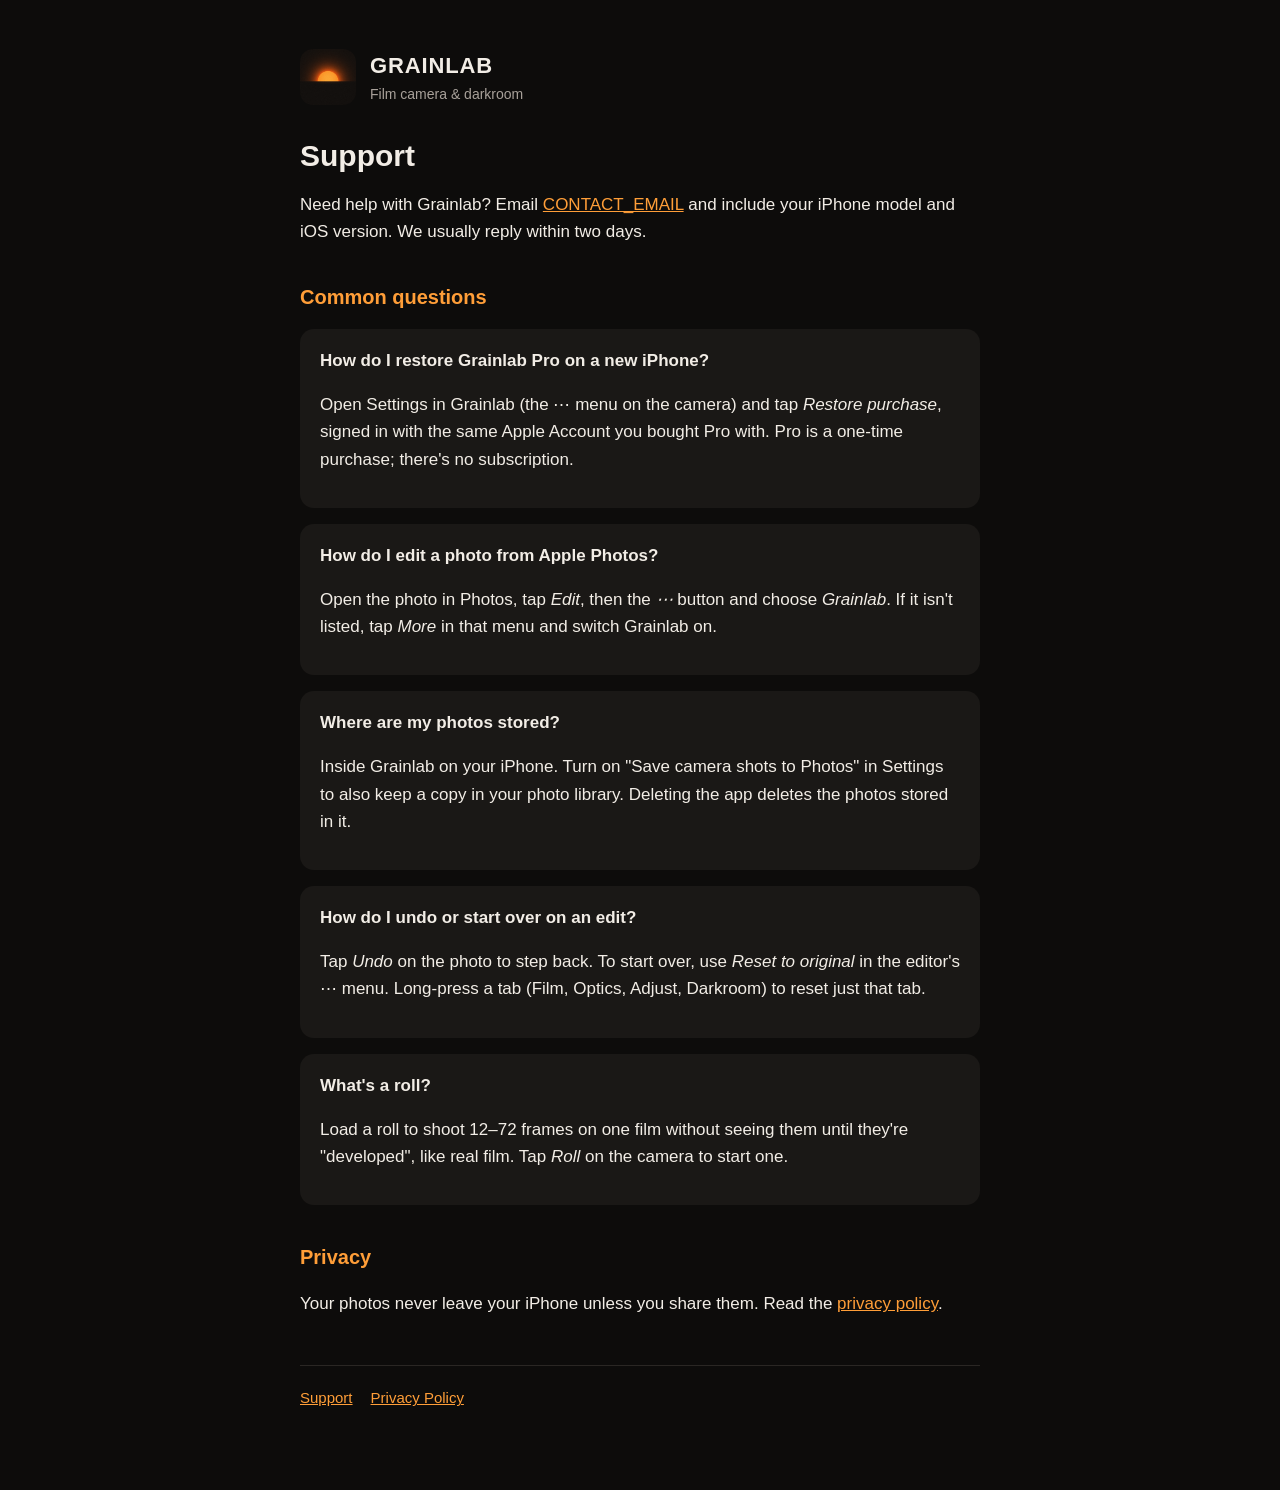
==== index.html @ dc52b372 "Grainlab support and privacy pages Co-Authored-By: Claude Opus 5.5 <noreply@anthropic.com> Claude-Se" ====
<!doctype html>
<html lang="en">
<head>
  <meta charset="utf-8">
  <meta name="viewport" content="width=device-width, initial-scale=1">
  <title>Grainlab Support</title>
  <link rel="stylesheet" href="style.css">
</head>
<body>
<main>
  <header>
    <img src="icon.png" alt="">
    <div><div class="name">GRAINLAB</div><div class="tag">Film camera &amp; darkroom</div></div>
  </header>

  <h1>Support</h1>
  <p>Need help with Grainlab? Email <a href="mailto:CONTACT_EMAIL">CONTACT_EMAIL</a> and include your iPhone
     model and iOS version. We usually reply within two days.</p>

  <h2>Common questions</h2>

  <div class="card">
    <strong>How do I restore Grainlab Pro on a new iPhone?</strong>
    <p>Open Settings in Grainlab (the ⋯ menu on the camera) and tap <em>Restore purchase</em>, signed in with the
       same Apple Account you bought Pro with. Pro is a one-time purchase; there's no subscription.</p>
  </div>

  <div class="card">
    <strong>How do I edit a photo from Apple Photos?</strong>
    <p>Open the photo in Photos, tap <em>Edit</em>, then the <em>⋯</em> button and choose <em>Grainlab</em>. If it isn't
       listed, tap <em>More</em> in that menu and switch Grainlab on.</p>
  </div>

  <div class="card">
    <strong>Where are my photos stored?</strong>
    <p>Inside Grainlab on your iPhone. Turn on "Save camera shots to Photos" in Settings to also keep a copy in
       your photo library. Deleting the app deletes the photos stored in it.</p>
  </div>

  <div class="card">
    <strong>How do I undo or start over on an edit?</strong>
    <p>Tap <em>Undo</em> on the photo to step back. To start over, use <em>Reset to original</em> in the editor's
       ⋯ menu. Long-press a tab (Film, Optics, Adjust, Darkroom) to reset just that tab.</p>
  </div>

  <div class="card">
    <strong>What's a roll?</strong>
    <p>Load a roll to shoot 12–72 frames on one film without seeing them until they're "developed", like real
       film. Tap <em>Roll</em> on the camera to start one.</p>
  </div>

  <h2>Privacy</h2>
  <p>Your photos never leave your iPhone unless you share them. Read the
     <a href="privacy.html">privacy policy</a>.</p>

  <nav><a href="index.html">Support</a><a href="privacy.html">Privacy Policy</a></nav>
</main>
</body>
</html>
---- style.css ----
:root { --bg: #0d0c0b; --text: #f2ede6; --muted: #a8a19a; --accent: #ff9e38; --card: #1a1816; }
* { box-sizing: border-box; }
body { margin: 0; background: var(--bg); color: var(--text);
       font: 17px/1.6 -apple-system, BlinkMacSystemFont, "Segoe UI", Roboto, Helvetica, Arial, sans-serif; }
main { max-width: 720px; margin: 0 auto; padding: 48px 20px 80px; }
header { display: flex; align-items: center; gap: 14px; margin-bottom: 32px; }
header img { width: 56px; height: 56px; border-radius: 13px; }
header .name { font-weight: 700; font-size: 22px; letter-spacing: 0.04em; }
header .tag { color: var(--muted); font-size: 14px; }
h1 { font-size: 30px; line-height: 1.2; margin: 0 0 8px; }
h2 { font-size: 20px; margin: 36px 0 8px; color: var(--accent); }
p, li { color: var(--text); }
.muted { color: var(--muted); font-size: 15px; }
a { color: var(--accent); }
.card { background: var(--card); border-radius: 14px; padding: 18px 20px; margin: 16px 0; }
nav { margin-top: 48px; padding-top: 20px; border-top: 1px solid #2a2724; font-size: 15px; }
nav a { margin-right: 18px; }
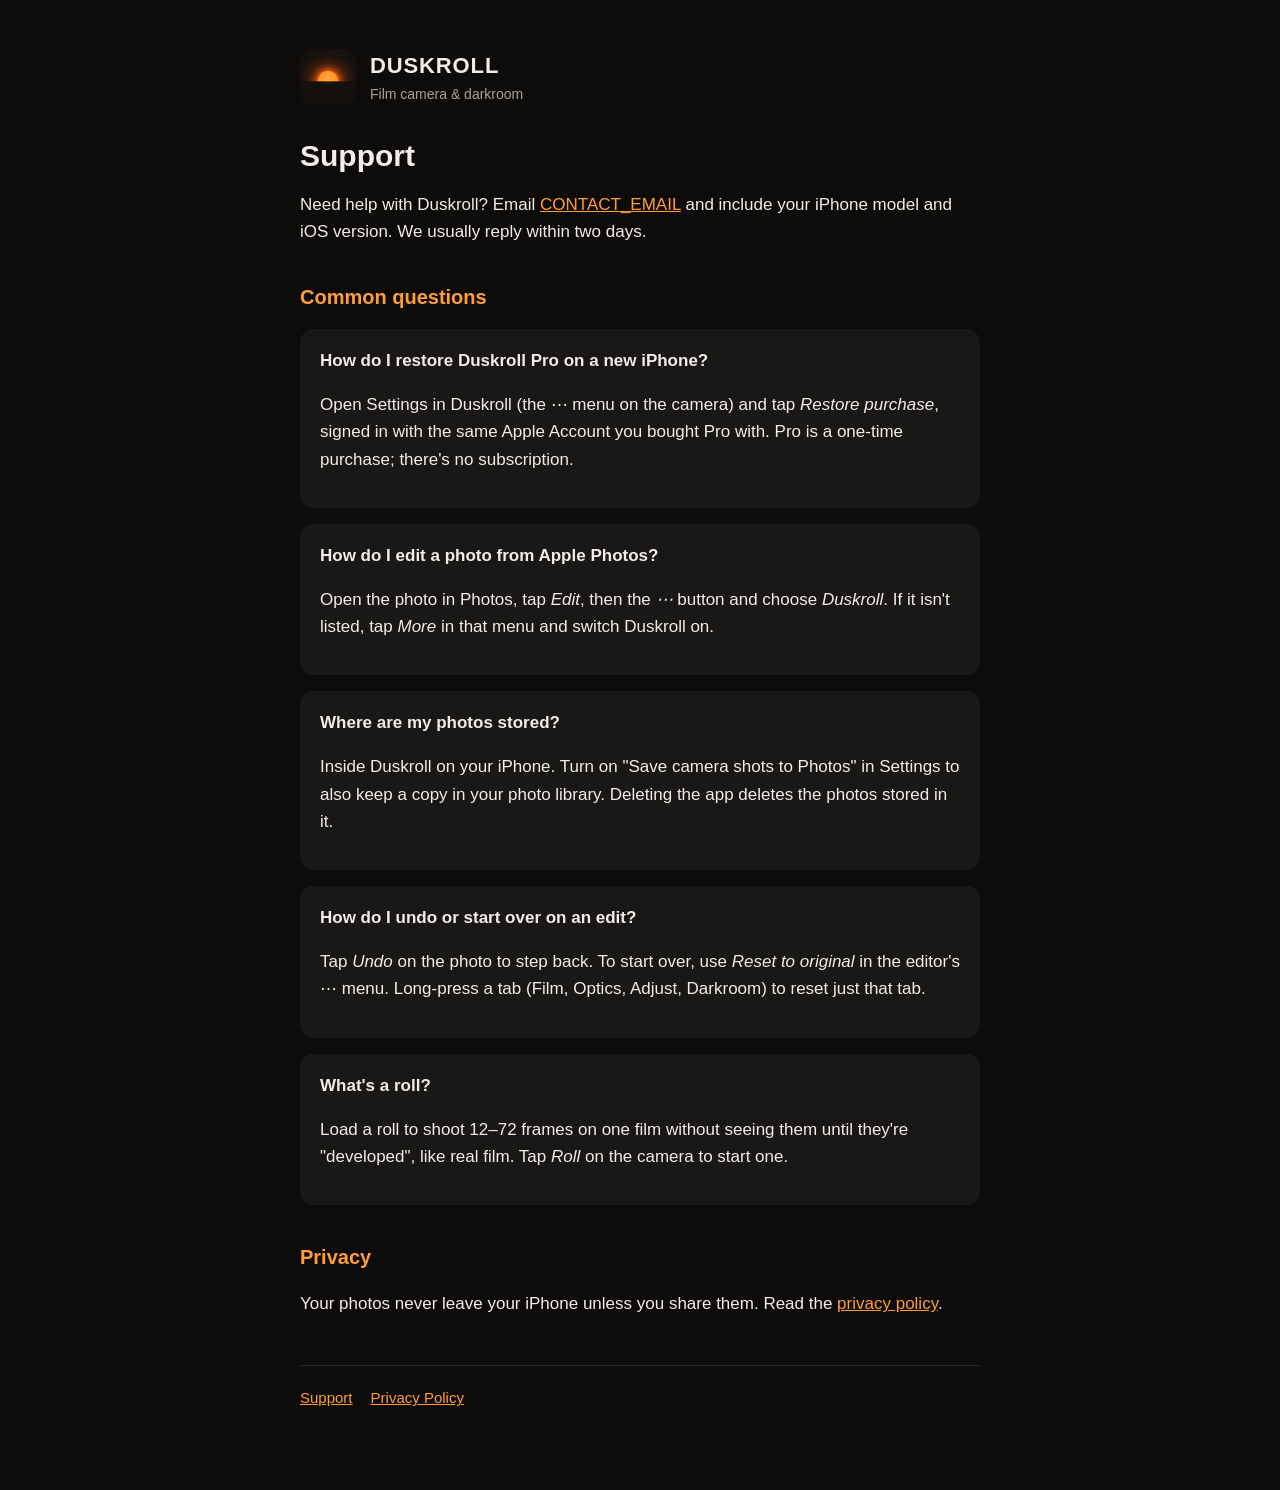
==== commit 8df03473: "Rename to Duskroll Co-Authored-By: Claude Opus 5.5 <noreply@anthropic.com> Claude-Session: https://c" ====
--- a/index.html
+++ b/index.html
@@ -3,37 +3,37 @@
 <head>
   <meta charset="utf-8">
   <meta name="viewport" content="width=device-width, initial-scale=1">
-  <title>Grainlab Support</title>
+  <title>Duskroll Support</title>
   <link rel="stylesheet" href="style.css">
 </head>
 <body>
 <main>
   <header>
     <img src="icon.png" alt="">
-    <div><div class="name">GRAINLAB</div><div class="tag">Film camera &amp; darkroom</div></div>
+    <div><div class="name">DUSKROLL</div><div class="tag">Film camera &amp; darkroom</div></div>
   </header>
 
   <h1>Support</h1>
-  <p>Need help with Grainlab? Email <a href="mailto:CONTACT_EMAIL">CONTACT_EMAIL</a> and include your iPhone
+  <p>Need help with Duskroll? Email <a href="mailto:CONTACT_EMAIL">CONTACT_EMAIL</a> and include your iPhone
      model and iOS version. We usually reply within two days.</p>
 
   <h2>Common questions</h2>
 
   <div class="card">
-    <strong>How do I restore Grainlab Pro on a new iPhone?</strong>
-    <p>Open Settings in Grainlab (the ⋯ menu on the camera) and tap <em>Restore purchase</em>, signed in with the
+    <strong>How do I restore Duskroll Pro on a new iPhone?</strong>
+    <p>Open Settings in Duskroll (the ⋯ menu on the camera) and tap <em>Restore purchase</em>, signed in with the
        same Apple Account you bought Pro with. Pro is a one-time purchase; there's no subscription.</p>
   </div>
 
   <div class="card">
     <strong>How do I edit a photo from Apple Photos?</strong>
-    <p>Open the photo in Photos, tap <em>Edit</em>, then the <em>⋯</em> button and choose <em>Grainlab</em>. If it isn't
-       listed, tap <em>More</em> in that menu and switch Grainlab on.</p>
+    <p>Open the photo in Photos, tap <em>Edit</em>, then the <em>⋯</em> button and choose <em>Duskroll</em>. If it isn't
+       listed, tap <em>More</em> in that menu and switch Duskroll on.</p>
   </div>
 
   <div class="card">
     <strong>Where are my photos stored?</strong>
-    <p>Inside Grainlab on your iPhone. Turn on "Save camera shots to Photos" in Settings to also keep a copy in
+    <p>Inside Duskroll on your iPhone. Turn on "Save camera shots to Photos" in Settings to also keep a copy in
        your photo library. Deleting the app deletes the photos stored in it.</p>
   </div>
 
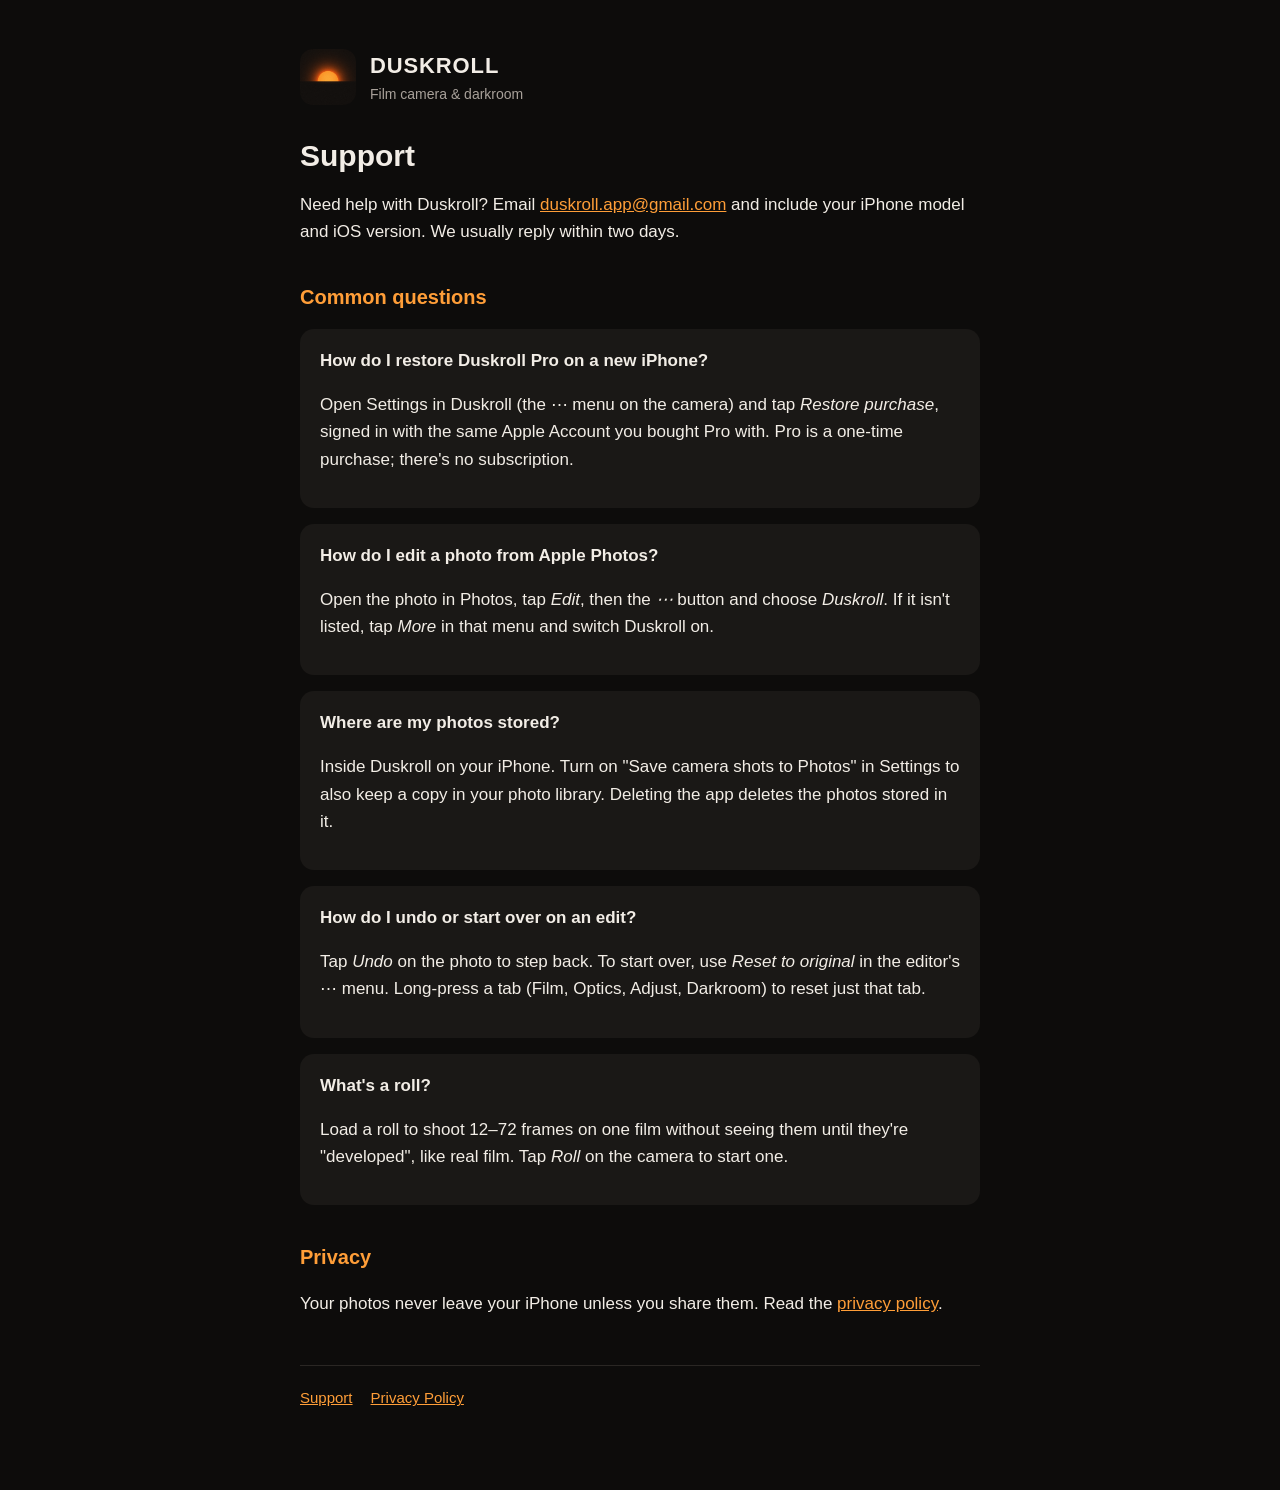
==== commit cd8ed68a: "Support email and new site address Co-Authored-By: Claude Opus 5.5 <noreply@anthropic.com> Claude-Se" ====
--- a/index.html
+++ b/index.html
@@ -14,7 +14,7 @@
   </header>
 
   <h1>Support</h1>
-  <p>Need help with Duskroll? Email <a href="mailto:CONTACT_EMAIL">CONTACT_EMAIL</a> and include your iPhone
+  <p>Need help with Duskroll? Email <a href="mailto:duskroll.app@gmail.com">duskroll.app@gmail.com</a> and include your iPhone
      model and iOS version. We usually reply within two days.</p>
 
   <h2>Common questions</h2>
